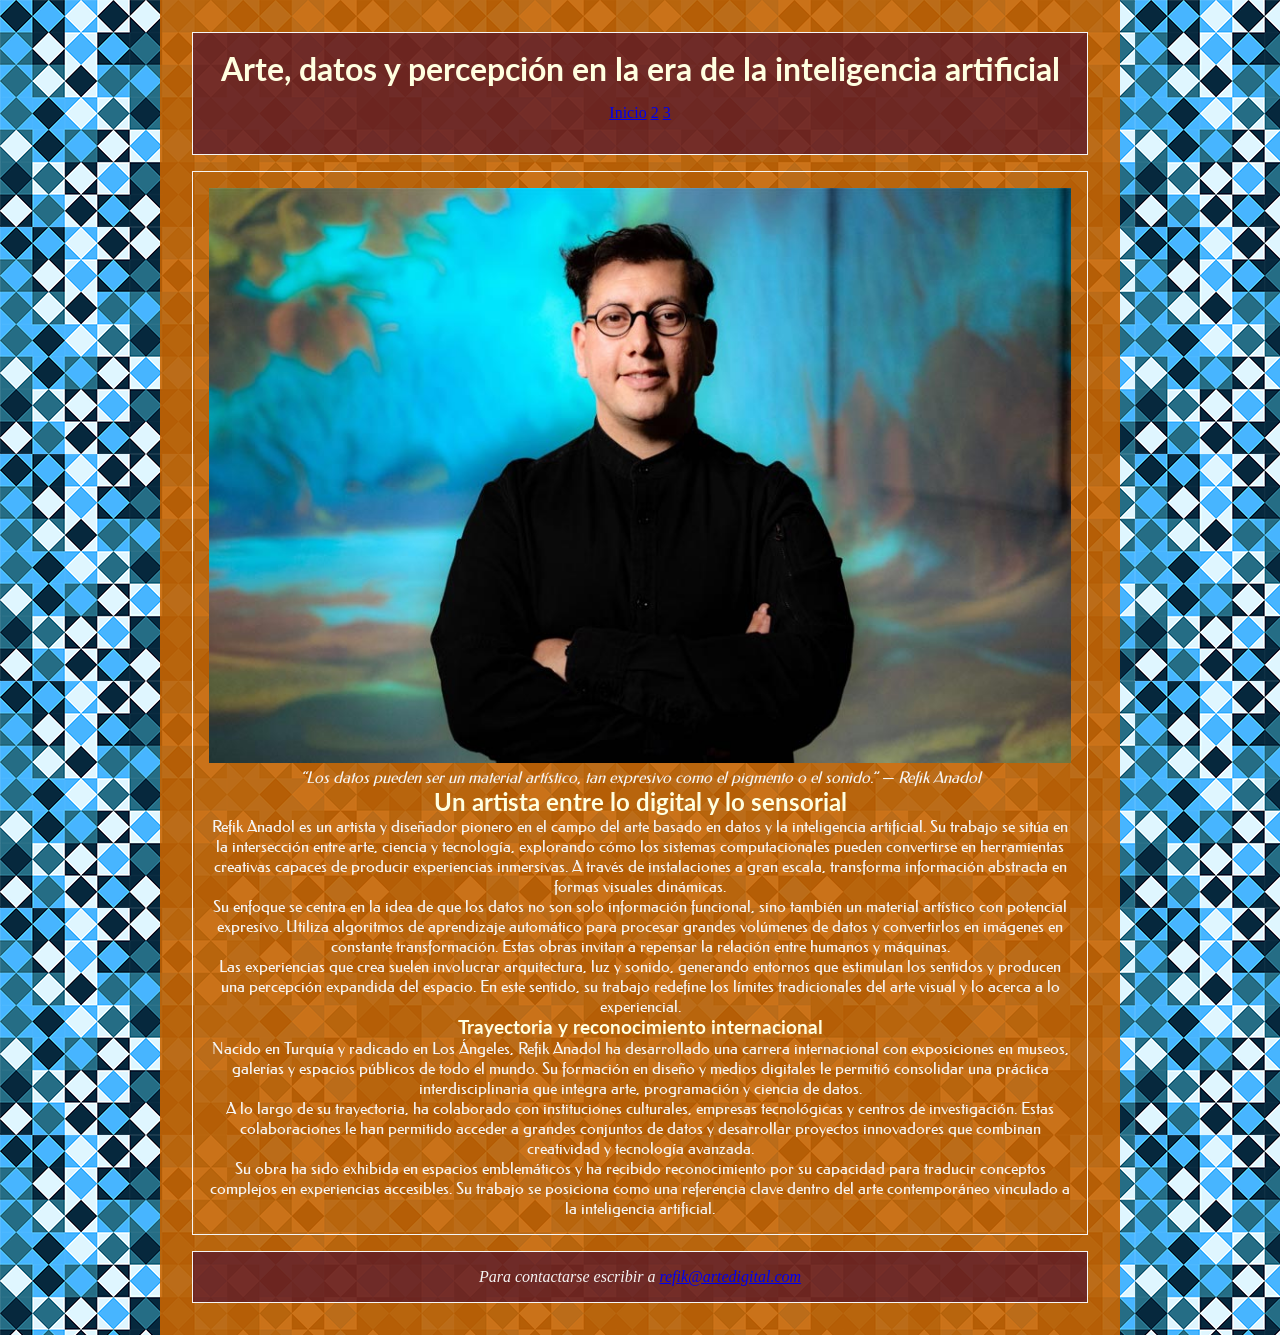
==== index.html @ 94635746 "estructura html y primeros estilos" ====
<!DOCTYPE html>
<html lang="es">
<head>
	<meta charset="utf-8">
	<link rel="preconnect" href="https://fonts.googleapis.com">
	<link rel="preconnect" href="https://fonts.gstatic.com" crossorigin>
	<link href="https://fonts.googleapis.com/css2?family=Federo&family=Lato:ital,wght@0,400;0,700;0,900;1,400;1,700;1,900&display=swap" rel="stylesheet">
	<link href="css/estilos.css" rel="stylesheet">
	<title>Refik Anadol</title>
</head>

<body>
	<div id="contenedor">
		<header>
			<h1>Arte, datos y percepción en la era de la inteligencia artificial</h1>
			<nav>
				<ul>
					<li><a href="index.html">Inicio</a></li>
					<li><a href="2.html">2</a></li>
					<li><a href="3.html">3</a></li>
				</ul>
			</nav>
		</header>

		<main>
			<img src="img/anadol-1.jpg" alt="Anadol" width="100%">
			<blockquote><em>“Los datos pueden ser un material artístico, tan expresivo como el pigmento o el sonido.” — Refik Anadol</em></blockquote>
			<h2>Un artista entre lo digital y lo sensorial</h2>
				<p>
					Refik Anadol es un artista y diseñador pionero en el campo del arte basado en datos y la inteligencia artificial. Su trabajo se sitúa en la intersección entre arte, ciencia y tecnología, explorando cómo los sistemas computacionales pueden convertirse en herramientas creativas capaces de producir experiencias inmersivas. A través de instalaciones a gran escala, transforma información abstracta en formas visuales dinámicas.
				</p>
				<p>
					Su enfoque se centra en la idea de que los datos no son solo información funcional, sino también un material artístico con potencial expresivo. Utiliza algoritmos de aprendizaje automático para procesar grandes volúmenes de datos y convertirlos en imágenes en constante transformación. Estas obras invitan a repensar la relación entre humanos y máquinas.
				</p>
				<p>
					Las experiencias que crea suelen involucrar arquitectura, luz y sonido, generando entornos que estimulan los sentidos y producen una percepción expandida del espacio. En este sentido, su trabajo redefine los límites tradicionales del arte visual y lo acerca a lo experiencial.
				</p>

			<h3>Trayectoria y reconocimiento internacional</h3>
				<p>
					Nacido en Turquía y radicado en Los Ángeles, Refik Anadol ha desarrollado una carrera internacional con exposiciones en museos, galerías y espacios públicos de todo el mundo. Su formación en diseño y medios digitales le permitió consolidar una práctica interdisciplinaria que integra arte, programación y ciencia de datos.
				</p>
				<p>
					A lo largo de su trayectoria, ha colaborado con instituciones culturales, empresas tecnológicas y centros de investigación. Estas colaboraciones le han permitido acceder a grandes conjuntos de datos y desarrollar proyectos innovadores que combinan creatividad y tecnología avanzada.

				</p>
				<p>
					Su obra ha sido exhibida en espacios emblemáticos y ha recibido reconocimiento por su capacidad para traducir conceptos complejos en experiencias accesibles. Su trabajo se posiciona como una referencia clave dentro del arte contemporáneo vinculado a la inteligencia artificial.
				</p>
		</main>

		<footer>
			<address>
				<p>Para contactarse escribir a <a href="refik@artedigital.com">refik@artedigital.com</a></p>
			</address>
		</footer>
	</div>

</body>
</html>
---- css/estilos.css ----
/* estilos generales*/
* {
	margin: 0;
	padding: 0;
	box-sizing: border-box;
}

body {
	display: block;
	background-image: url(../img/fondo.png);
}

#contenedor {
	display: block;
	width: 100%;
	max-width: 960px;
	margin: 0 auto;	
	padding: 1rem;
	background-color: rgba(200, 100, 0, 0.9);
	color: whitesmoke;
	text-align: center;
}

header {
	margin: 1rem;
	padding: 1rem;
	border: solid 1px whitesmoke;
	background-color: rgba(60, 0, 50, 0.6);
}

main {
	margin: 1rem;
	padding: 1rem;
	border: solid 1px whitesmoke;
	font-family: Federo;
}

footer {
	margin: 1rem;
	padding: 1rem;
	border: solid 1px whitesmoke;
	background-color: rgba(60, 0, 50, 0.6);
}

h1, h2, h3 {
	font-family: Lato;
	color: lightyellow;
}

/*estilos del navegador*/
nav {
	margin: 1rem;
	padding: 0;
}

nav ul {
	list-style: none;
	margin: 0;
	padding: 0;
}

nav li {
	display: inline-block;
}

nav a {
}

/*pseudo-clases para los link de navegador (REPASAR)*/
:link
:hover 
:active;
:visited
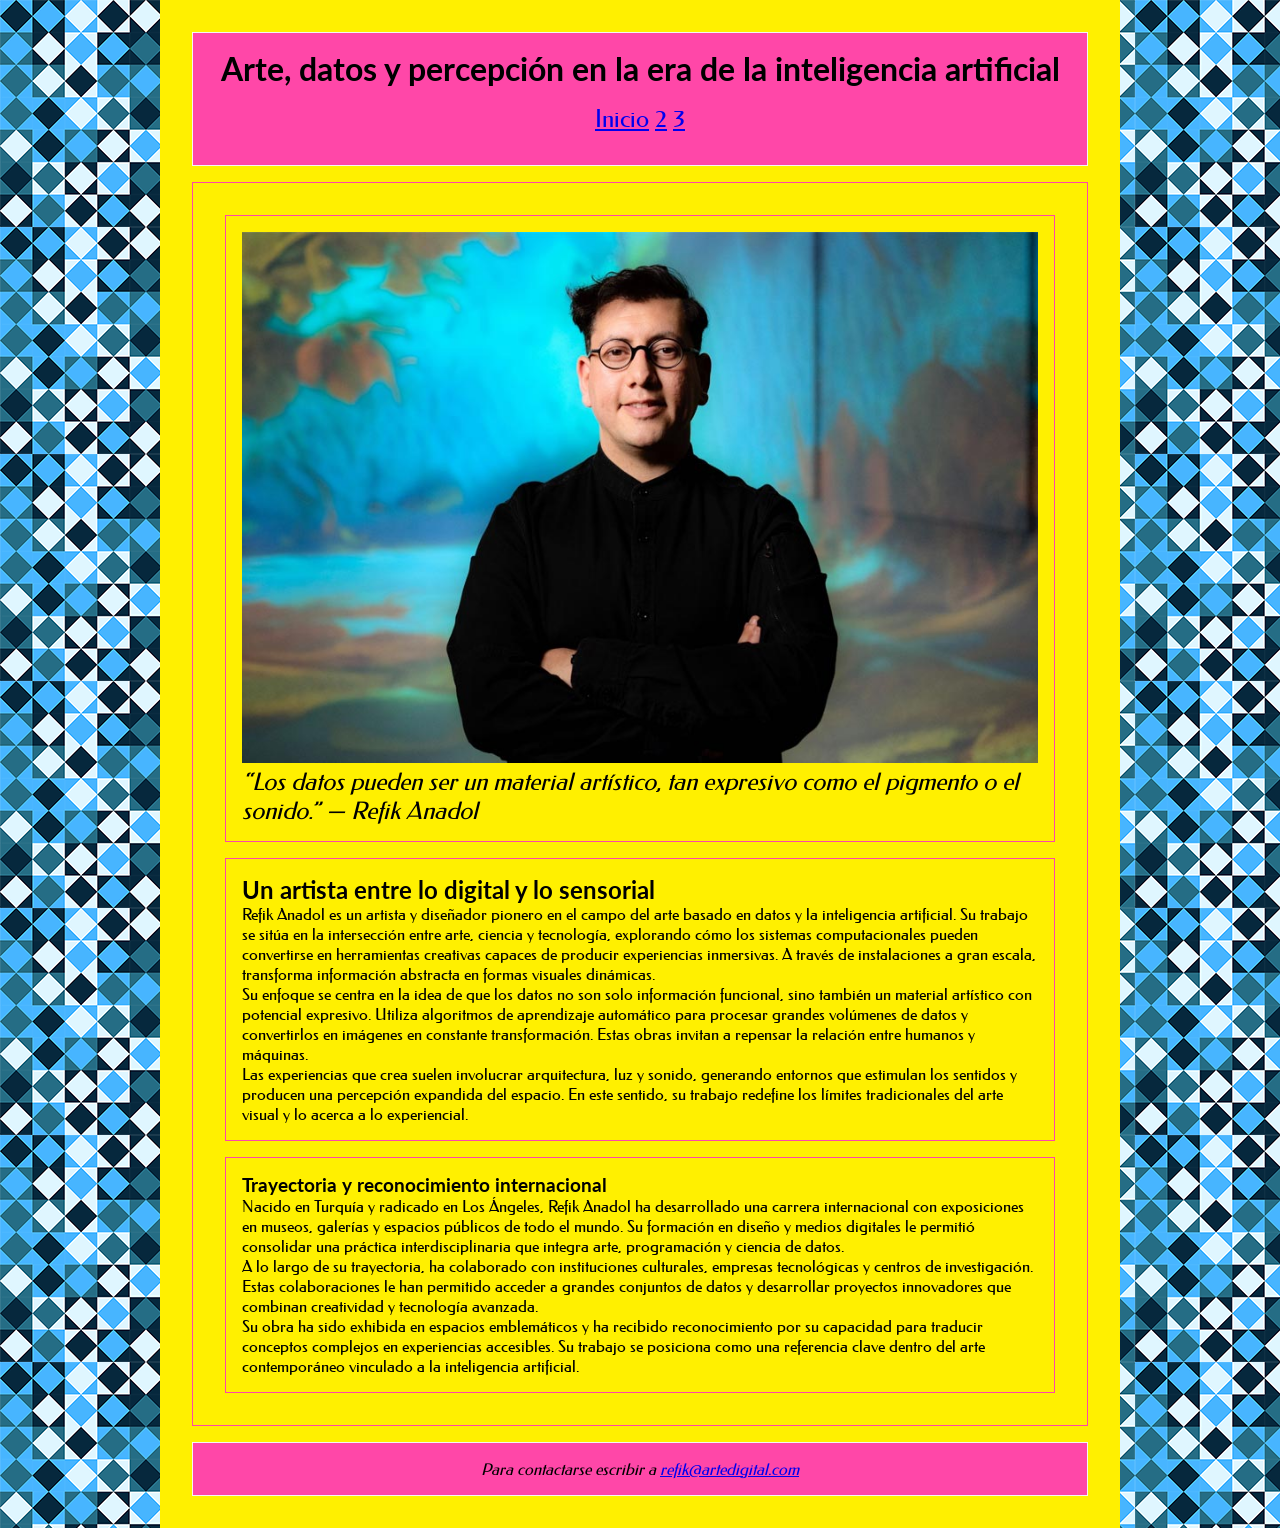
==== commit 74b2b078: "mejora de estilos y visualizacion" ====
--- a/index.html
+++ b/index.html
@@ -23,30 +23,36 @@
 		</header>
 
 		<main>
-			<img src="img/anadol-1.jpg" alt="Anadol" width="100%">
-			<blockquote><em>“Los datos pueden ser un material artístico, tan expresivo como el pigmento o el sonido.” — Refik Anadol</em></blockquote>
-			<h2>Un artista entre lo digital y lo sensorial</h2>
-				<p>
-					Refik Anadol es un artista y diseñador pionero en el campo del arte basado en datos y la inteligencia artificial. Su trabajo se sitúa en la intersección entre arte, ciencia y tecnología, explorando cómo los sistemas computacionales pueden convertirse en herramientas creativas capaces de producir experiencias inmersivas. A través de instalaciones a gran escala, transforma información abstracta en formas visuales dinámicas.
-				</p>
-				<p>
-					Su enfoque se centra en la idea de que los datos no son solo información funcional, sino también un material artístico con potencial expresivo. Utiliza algoritmos de aprendizaje automático para procesar grandes volúmenes de datos y convertirlos en imágenes en constante transformación. Estas obras invitan a repensar la relación entre humanos y máquinas.
-				</p>
-				<p>
-					Las experiencias que crea suelen involucrar arquitectura, luz y sonido, generando entornos que estimulan los sentidos y producen una percepción expandida del espacio. En este sentido, su trabajo redefine los límites tradicionales del arte visual y lo acerca a lo experiencial.
-				</p>
+			<section>
+				<img src="img/anadol-1.jpg" alt="Anadol" width="100%">
+				<blockquote><em>“Los datos pueden ser un material artístico, tan expresivo como el pigmento o el sonido.” — Refik Anadol</em></blockquote>
+			</section>
 
-			<h3>Trayectoria y reconocimiento internacional</h3>
-				<p>
-					Nacido en Turquía y radicado en Los Ángeles, Refik Anadol ha desarrollado una carrera internacional con exposiciones en museos, galerías y espacios públicos de todo el mundo. Su formación en diseño y medios digitales le permitió consolidar una práctica interdisciplinaria que integra arte, programación y ciencia de datos.
-				</p>
-				<p>
-					A lo largo de su trayectoria, ha colaborado con instituciones culturales, empresas tecnológicas y centros de investigación. Estas colaboraciones le han permitido acceder a grandes conjuntos de datos y desarrollar proyectos innovadores que combinan creatividad y tecnología avanzada.
+			<section>
+				<h2>Un artista entre lo digital y lo sensorial</h2>
+					<p>
+						Refik Anadol es un artista y diseñador pionero en el campo del arte basado en datos y la inteligencia artificial. Su trabajo se sitúa en la intersección entre arte, ciencia y tecnología, explorando cómo los sistemas computacionales pueden convertirse en herramientas creativas capaces de producir experiencias inmersivas. A través de instalaciones a gran escala, transforma información abstracta en formas visuales dinámicas.
+					</p>
+					<p>
+						Su enfoque se centra en la idea de que los datos no son solo información funcional, sino también un material artístico con potencial expresivo. Utiliza algoritmos de aprendizaje automático para procesar grandes volúmenes de datos y convertirlos en imágenes en constante transformación. Estas obras invitan a repensar la relación entre humanos y máquinas.
+					</p>
+					<p>
+						Las experiencias que crea suelen involucrar arquitectura, luz y sonido, generando entornos que estimulan los sentidos y producen una percepción expandida del espacio. En este sentido, su trabajo redefine los límites tradicionales del arte visual y lo acerca a lo experiencial.
+					</p>
+			</section>
 
-				</p>
-				<p>
-					Su obra ha sido exhibida en espacios emblemáticos y ha recibido reconocimiento por su capacidad para traducir conceptos complejos en experiencias accesibles. Su trabajo se posiciona como una referencia clave dentro del arte contemporáneo vinculado a la inteligencia artificial.
-				</p>
+			<section>
+				<h3>Trayectoria y reconocimiento internacional</h3>
+					<p>
+						Nacido en Turquía y radicado en Los Ángeles, Refik Anadol ha desarrollado una carrera internacional con exposiciones en museos, galerías y espacios públicos de todo el mundo. Su formación en diseño y medios digitales le permitió consolidar una práctica interdisciplinaria que integra arte, programación y ciencia de datos.
+					</p>
+					<p>
+						A lo largo de su trayectoria, ha colaborado con instituciones culturales, empresas tecnológicas y centros de investigación. Estas colaboraciones le han permitido acceder a grandes conjuntos de datos y desarrollar proyectos innovadores que combinan creatividad y tecnología avanzada.
+					</p>
+					<p>
+						Su obra ha sido exhibida en espacios emblemáticos y ha recibido reconocimiento por su capacidad para traducir conceptos complejos en experiencias accesibles. Su trabajo se posiciona como una referencia clave dentro del arte contemporáneo vinculado a la inteligencia artificial.
+					</p>
+			</section>
 		</main>
 
 		<footer>
--- a/css/estilos.css
+++ b/css/estilos.css
@@ -8,6 +8,7 @@
 body {
 	display: block;
 	background-image: url(../img/fondo.png);
+	font-family: Federo;
 }
 
 #contenedor {
@@ -16,41 +17,46 @@
 	max-width: 960px;
 	margin: 0 auto;	
 	padding: 1rem;
-	background-color: rgba(200, 100, 0, 0.9);
-	color: whitesmoke;
-	text-align: center;
+	background-color: rgba(255, 240, 0, 1.0);
+	color: ;
 }
 
 header {
 	margin: 1rem;
 	padding: 1rem;
 	border: solid 1px whitesmoke;
-	background-color: rgba(60, 0, 50, 0.6);
+	background-color: rgba(255, 0, 240, 0.7);
+	text-align: center;
 }
 
-main {
+main, section {
 	margin: 1rem;
 	padding: 1rem;
-	border: solid 1px whitesmoke;
-	font-family: Federo;
+	border: solid 1px rgba(255, 0, 240, 0.7);
+}
+
+blockquote {
+	font-size: 1.5rem;
 }
 
 footer {
 	margin: 1rem;
 	padding: 1rem;
 	border: solid 1px whitesmoke;
-	background-color: rgba(60, 0, 50, 0.6);
+	background-color: rgba(255, 0, 240, 0.7);
+	text-align: center;
 }
 
 h1, h2, h3 {
 	font-family: Lato;
-	color: lightyellow;
+	color: black;
 }
 
 /*estilos del navegador*/
 nav {
 	margin: 1rem;
 	padding: 0;
+	font-size: 1.5rem;
 }
 
 nav ul {
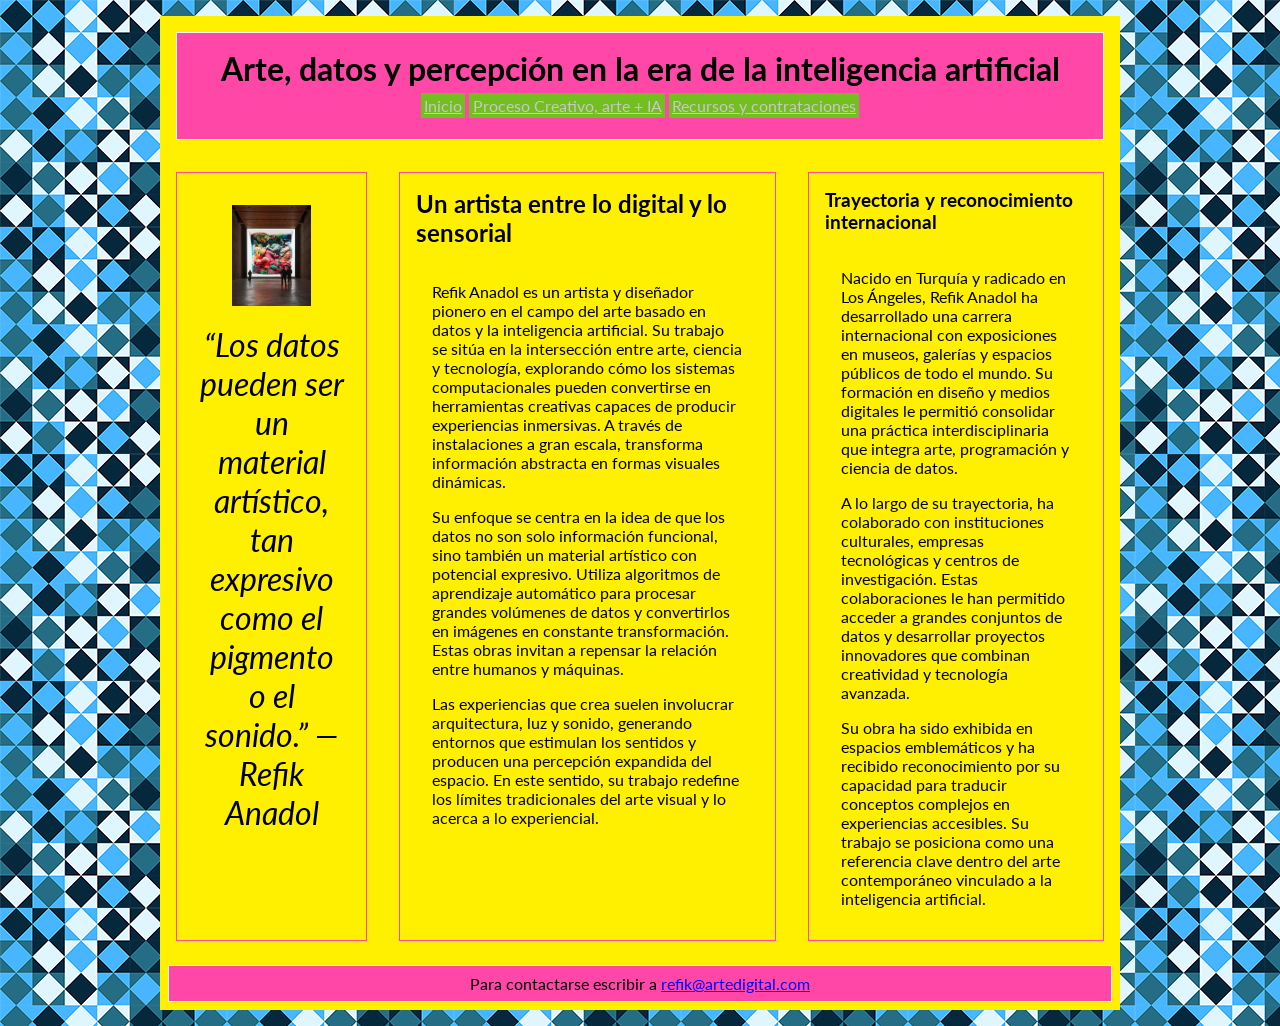
==== commit ea42a6ef: "repo simulacro 2do parcial" ====
--- a/index.html
+++ b/index.html
@@ -4,32 +4,33 @@
 	<meta charset="utf-8">
 	<link rel="preconnect" href="https://fonts.googleapis.com">
 	<link rel="preconnect" href="https://fonts.gstatic.com" crossorigin>
-	<link href="https://fonts.googleapis.com/css2?family=Federo&family=Lato:ital,wght@0,400;0,700;0,900;1,400;1,700;1,900&display=swap" rel="stylesheet">
+	<link href="https://fonts.googleapis.com/css2?family=Lato:ital,wght@0,100;0,300;0,400;0,700;0,900;1,100;1,300;1,400;1,700;1,900&display=swap" rel="stylesheet">
 	<link href="css/estilos.css" rel="stylesheet">
 	<title>Refik Anadol</title>
 </head>
 
 <body>
 	<div id="contenedor">
-		<header>
+		<header class="centrado">
 			<h1>Arte, datos y percepción en la era de la inteligencia artificial</h1>
 			<nav>
 				<ul>
 					<li><a href="index.html">Inicio</a></li>
-					<li><a href="2.html">2</a></li>
-					<li><a href="3.html">3</a></li>
+					<li><a href="proceso-creativo-arte-ia.html">Proceso Creativo, arte + IA</a></li>
+					<li><a href="recursos-contrataciones.html">Recursos y contrataciones</a></li>
 				</ul>
 			</nav>
 		</header>
 
-		<main>
+		<main class="columnas">
 			<section>
-				<img src="img/anadol-1.jpg" alt="Anadol" width="100%">
+				<img src="img/anadol-1.jpg" alt="Anadol">
 				<blockquote><em>“Los datos pueden ser un material artístico, tan expresivo como el pigmento o el sonido.” — Refik Anadol</em></blockquote>
 			</section>
 
 			<section>
 				<h2>Un artista entre lo digital y lo sensorial</h2>
+				<br>
 					<p>
 						Refik Anadol es un artista y diseñador pionero en el campo del arte basado en datos y la inteligencia artificial. Su trabajo se sitúa en la intersección entre arte, ciencia y tecnología, explorando cómo los sistemas computacionales pueden convertirse en herramientas creativas capaces de producir experiencias inmersivas. A través de instalaciones a gran escala, transforma información abstracta en formas visuales dinámicas.
 					</p>
@@ -43,6 +44,7 @@
 
 			<section>
 				<h3>Trayectoria y reconocimiento internacional</h3>
+				<br>
 					<p>
 						Nacido en Turquía y radicado en Los Ángeles, Refik Anadol ha desarrollado una carrera internacional con exposiciones en museos, galerías y espacios públicos de todo el mundo. Su formación en diseño y medios digitales le permitió consolidar una práctica interdisciplinaria que integra arte, programación y ciencia de datos.
 					</p>
@@ -55,10 +57,8 @@
 			</section>
 		</main>
 
-		<footer>
-			<address>
+		<footer class="centrado">
 				<p>Para contactarse escribir a <a href="refik@artedigital.com">refik@artedigital.com</a></p>
-			</address>
 		</footer>
 	</div>
 
--- a/css/estilos.css
+++ b/css/estilos.css
@@ -1,24 +1,44 @@
-/* estilos generales*/
+/* reset */
 * {
 	margin: 0;
 	padding: 0;
 	box-sizing: border-box;
 }
 
+/* centrar horizontalmente el contenedor */
 body {
-	display: block;
+	display: flex;
+	flex-direction: column;
+	justify-content: center;
 	background-image: url(../img/fondo.png);
-	font-family: Federo;
+	font-family: Lato;
 }
 
+/* ancho maximo definido */
 #contenedor {
-	display: block;
 	width: 100%;
 	max-width: 960px;
-	margin: 0 auto;	
-	padding: 1rem;
+	margin: 1rem auto;
+	padding: /*?*/;
 	background-color: rgba(255, 240, 0, 1.0);
-	color: ;
+
+	display: flex;
+	flex-direction: column;
+	flex-wrap: wrap;
+}
+
+/* clase de columnas flex */
+.columnas {
+	display: flex;
+	flex-direction: row;
+	justify-content: flex-start;
+}
+
+/* clase para centra el texto */
+.centrado {
+	text-align: center;
+	font-family: Lato;
+	color: black;
 }
 
 header {
@@ -29,51 +49,65 @@
 	text-align: center;
 }
 
-main, section {
+section {
 	margin: 1rem;
 	padding: 1rem;
 	border: solid 1px rgba(255, 0, 240, 0.7);
 }
 
 blockquote {
-	font-size: 1.5rem;
+	margin: 0.2rem;
+	padding: 0.2rem;
+	font-size: 2rem;
+	text-align: center;
+}
+
+img {
+	display: block;
+	margin: 1rem auto;
+	width: 50%;
+}
+
+p {
+	margin: 1rem;
+}
+
+.obras, .obras ul {
+	list-style: none;
+	text-align: center;
 }
 
 footer {
-	margin: 1rem;
-	padding: 1rem;
+	margin: 0.5rem;
+	padding: 0.5rem;
 	border: solid 1px whitesmoke;
 	background-color: rgba(255, 0, 240, 0.7);
 	text-align: center;
 }
 
-h1, h2, h3 {
-	font-family: Lato;
-	color: black;
-}
+footer a, footer p {
+	display: inline-block;
+	margin: 0;}
 
-/*estilos del navegador*/
-nav {
-	margin: 1rem;
-	padding: 0;
-	font-size: 1.5rem;
-}
-
-nav ul {
-	list-style: none;
-	margin: 0;
-	padding: 0;
+/* estilos para el nav y sus elementos */
+nav, nav ul {
+	margin: 0.5rem;
 }
 
 nav li {
+	list-style: none;
 	display: inline-block;
 }
 
 nav a {
+	padding: 0.2rem;
 }
 
-/*pseudo-clases para los link de navegador (REPASAR)*/
-:link
-:hover 
-:active;
-:visited+nav a:link {	color: rgba(200, 200, 200, 1.0);	
+				background-color: rgba(80, 220, 0, 0.8);}
+nav a:visited {	color: rgba(80, 220, 0, 0.8);
+				background-color: black;}
+nav a:hover {	color: black;
+				background-color: rgba(220, 80, 0, 0.8);}
+nav a:active {	color: black;
+				background-color: rgba(220, 220, 0, 0.8);}
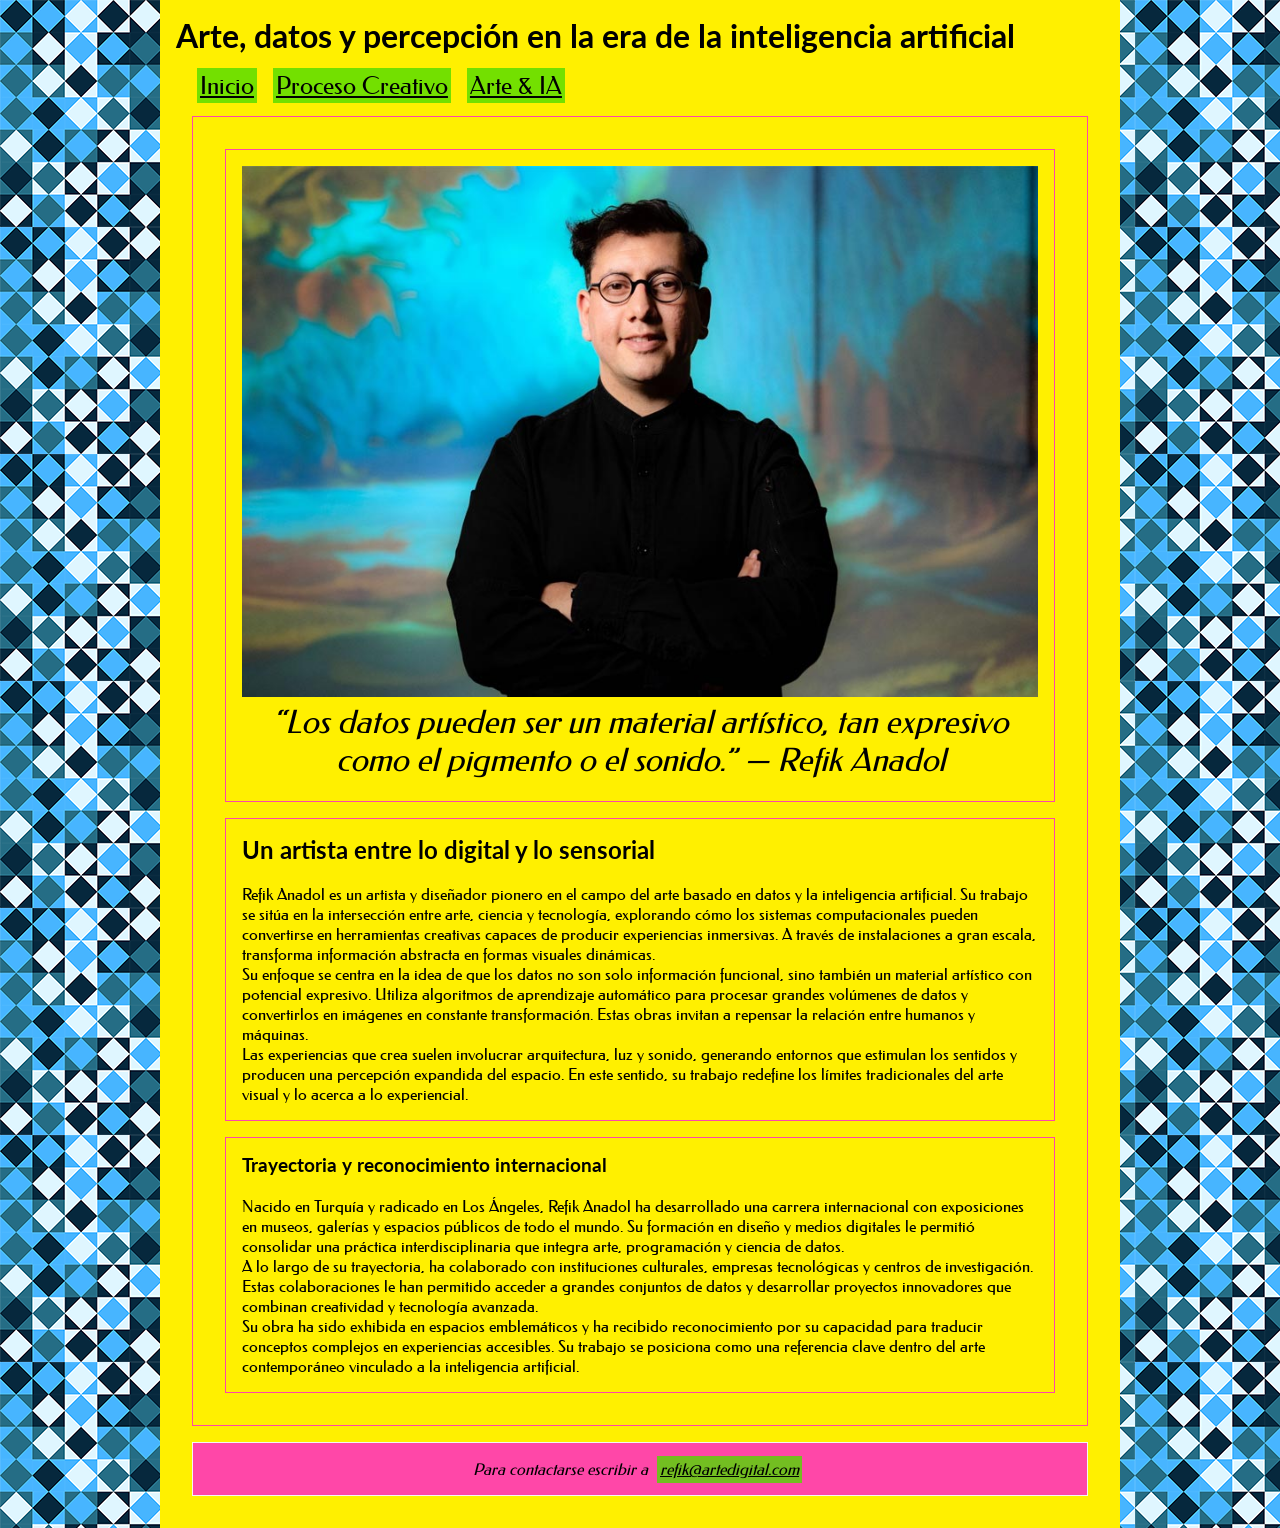
==== commit e092be10: "Revert "repo simulacro 2do parcial" This reverts commit ea42a6effcebf9e653898b7a0384248636c5cd0e." ====
--- a/index.html
+++ b/index.html
@@ -4,27 +4,27 @@
 	<meta charset="utf-8">
 	<link rel="preconnect" href="https://fonts.googleapis.com">
 	<link rel="preconnect" href="https://fonts.gstatic.com" crossorigin>
-	<link href="https://fonts.googleapis.com/css2?family=Lato:ital,wght@0,100;0,300;0,400;0,700;0,900;1,100;1,300;1,400;1,700;1,900&display=swap" rel="stylesheet">
+	<link href="https://fonts.googleapis.com/css2?family=Federo&family=Lato:ital,wght@0,400;0,700;0,900;1,400;1,700;1,900&display=swap" rel="stylesheet">
 	<link href="css/estilos.css" rel="stylesheet">
 	<title>Refik Anadol</title>
 </head>
 
 <body>
 	<div id="contenedor">
-		<header class="centrado">
+		<header>
 			<h1>Arte, datos y percepción en la era de la inteligencia artificial</h1>
 			<nav>
 				<ul>
 					<li><a href="index.html">Inicio</a></li>
-					<li><a href="proceso-creativo-arte-ia.html">Proceso Creativo, arte + IA</a></li>
-					<li><a href="recursos-contrataciones.html">Recursos y contrataciones</a></li>
+					<li><a href="proceso-creativo.html">Proceso Creativo</a></li>
+					<li><a href="arte-ia.html">Arte & IA</a></li>
 				</ul>
 			</nav>
 		</header>
 
-		<main class="columnas">
+		<main>
 			<section>
-				<img src="img/anadol-1.jpg" alt="Anadol">
+				<img src="img/anadol-1.jpg" alt="Anadol" width="100%">
 				<blockquote><em>“Los datos pueden ser un material artístico, tan expresivo como el pigmento o el sonido.” — Refik Anadol</em></blockquote>
 			</section>
 
@@ -57,8 +57,10 @@
 			</section>
 		</main>
 
-		<footer class="centrado">
+		<footer>
+			<address>
 				<p>Para contactarse escribir a <a href="refik@artedigital.com">refik@artedigital.com</a></p>
+			</address>
 		</footer>
 	</div>
 
--- a/css/estilos.css
+++ b/css/estilos.css
@@ -1,47 +1,26 @@
-/* reset */
+/* estilos generales*/
 * {
 	margin: 0;
 	padding: 0;
 	box-sizing: border-box;
 }
 
-/* centrar horizontalmente el contenedor */
 body {
-	display: flex;
-	flex-direction: column;
-	justify-content: center;
+	display: block;
 	background-image: url(../img/fondo.png);
-	font-family: Lato;
+	font-family: Federo;
 }
 
-/* ancho maximo definido */
 #contenedor {
+	display: block;
 	width: 100%;
 	max-width: 960px;
-	margin: 1rem auto;
-	padding: /*?*/;
+	margin: 0 auto;	
+	padding: 1rem;
 	background-color: rgba(255, 240, 0, 1.0);
-
-	display: flex;
-	flex-direction: column;
-	flex-wrap: wrap;
 }
 
-/* clase de columnas flex */
-.columnas {
-	display: flex;
-	flex-direction: row;
-	justify-content: flex-start;
-}
-
-/* clase para centra el texto */
-.centrado {
-	text-align: center;
-	font-family: Lato;
-	color: black;
-}
-
-header {
+header, {
 	margin: 1rem;
 	padding: 1rem;
 	border: solid 1px whitesmoke;
@@ -49,7 +28,7 @@
 	text-align: center;
 }
 
-section {
+main, section {
 	margin: 1rem;
 	padding: 1rem;
 	border: solid 1px rgba(255, 0, 240, 0.7);
@@ -62,14 +41,22 @@
 	text-align: center;
 }
 
+footer {
+	margin: 1rem;
+	padding: 1rem;
+	border: solid 1px whitesmoke;
+	background-color: rgba(255, 0, 240, 0.7);
+	text-align: center;
+}
+
+h1, h2, h3 {
+	font-family: Lato;
+	color: black;
+}
+
 img {
 	display: block;
-	margin: 1rem auto;
-	width: 50%;
-}
-
-p {
-	margin: 1rem;
+	margin: auto;
 }
 
 .obras, .obras ul {
@@ -77,37 +64,47 @@
 	text-align: center;
 }
 
-footer {
-	margin: 0.5rem;
-	padding: 0.5rem;
-	border: solid 1px whitesmoke;
-	background-color: rgba(255, 0, 240, 0.7);
-	text-align: center;
+
+/*estilos del navegador*/
+nav {
+	margin: 1rem;
+	padding: 0;
+	font-size: 1.5rem;
 }
 
-footer a, footer p {
-	display: inline-block;
-	margin: 0;}
-
-/* estilos para el nav y sus elementos */
-nav, nav ul {
-	margin: 0.5rem;
+nav ul {
+	list-style: none;
+	margin: 0;
+	padding: 0;
 }
 
 nav li {
-	list-style: none;
 	display: inline-block;
 }
 
-nav a {
+
+/*pseudo-clases para los link de navegador (REPASAR)*/
+a:link {
+	color: black;
+	background-color: rgba(80, 220, 0, 0.8);
+	margin: 0.3rem;
 	padding: 0.2rem;
 }
-
-nav a:link {	color: rgba(200, 200, 200, 1.0);	
-				background-color: rgba(80, 220, 0, 0.8);}
-nav a:visited {	color: rgba(80, 220, 0, 0.8);
-				background-color: black;}
-nav a:hover {	color: black;
-				background-color: rgba(220, 80, 0, 0.8);}
-nav a:active {	color: black;
-				background-color: rgba(220, 220, 0, 0.8);}+a:visited {
+	color: rgba(80, 220, 0, 0.8);
+	background-color: black;
+	margin: 0.3rem;
+	padding: 0.2rem;
+}
+a:hover {
+	color: black;
+	background-color: rgba(220, 80, 0, 0.8);
+	margin: 0.3rem;
+	padding: 0.2rem;
+} 
+a:active {
+	color: black;
+	background-color: rgba(220, 220, 0, 0.8);
+	margin: 0.3rem;
+	padding: 0.2rem;
+}
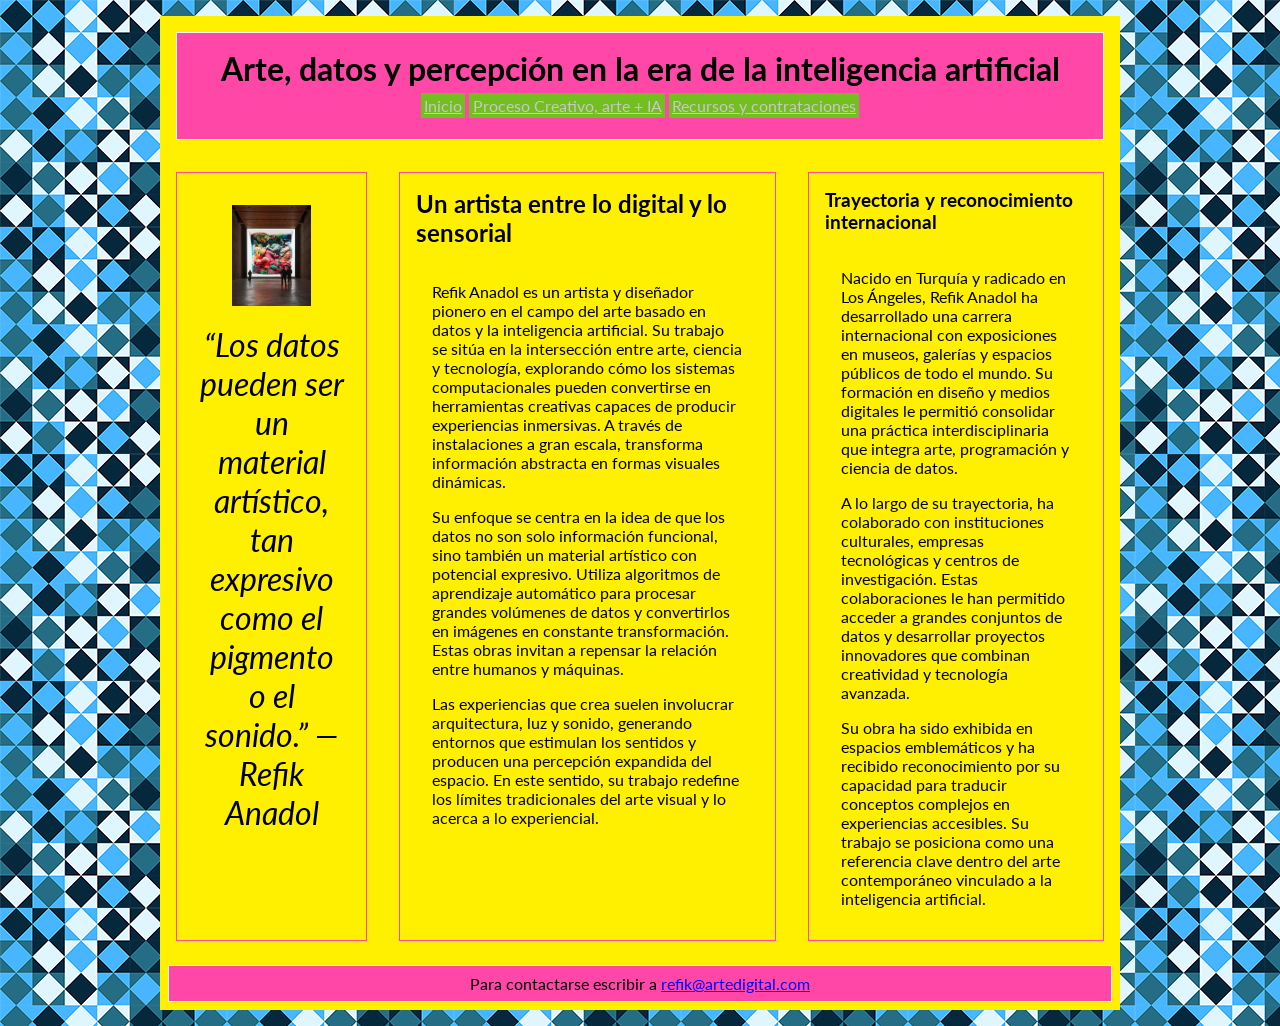
==== commit e0701d65: "Reapply "repo simulacro 2do parcial" This reverts commit e092be10360090f65b05da304dc6201340498d9d." ====
--- a/index.html
+++ b/index.html
@@ -4,27 +4,27 @@
 	<meta charset="utf-8">
 	<link rel="preconnect" href="https://fonts.googleapis.com">
 	<link rel="preconnect" href="https://fonts.gstatic.com" crossorigin>
-	<link href="https://fonts.googleapis.com/css2?family=Federo&family=Lato:ital,wght@0,400;0,700;0,900;1,400;1,700;1,900&display=swap" rel="stylesheet">
+	<link href="https://fonts.googleapis.com/css2?family=Lato:ital,wght@0,100;0,300;0,400;0,700;0,900;1,100;1,300;1,400;1,700;1,900&display=swap" rel="stylesheet">
 	<link href="css/estilos.css" rel="stylesheet">
 	<title>Refik Anadol</title>
 </head>
 
 <body>
 	<div id="contenedor">
-		<header>
+		<header class="centrado">
 			<h1>Arte, datos y percepción en la era de la inteligencia artificial</h1>
 			<nav>
 				<ul>
 					<li><a href="index.html">Inicio</a></li>
-					<li><a href="proceso-creativo.html">Proceso Creativo</a></li>
-					<li><a href="arte-ia.html">Arte & IA</a></li>
+					<li><a href="proceso-creativo-arte-ia.html">Proceso Creativo, arte + IA</a></li>
+					<li><a href="recursos-contrataciones.html">Recursos y contrataciones</a></li>
 				</ul>
 			</nav>
 		</header>
 
-		<main>
+		<main class="columnas">
 			<section>
-				<img src="img/anadol-1.jpg" alt="Anadol" width="100%">
+				<img src="img/anadol-1.jpg" alt="Anadol">
 				<blockquote><em>“Los datos pueden ser un material artístico, tan expresivo como el pigmento o el sonido.” — Refik Anadol</em></blockquote>
 			</section>
 
@@ -57,10 +57,8 @@
 			</section>
 		</main>
 
-		<footer>
-			<address>
+		<footer class="centrado">
 				<p>Para contactarse escribir a <a href="refik@artedigital.com">refik@artedigital.com</a></p>
-			</address>
 		</footer>
 	</div>
 
--- a/css/estilos.css
+++ b/css/estilos.css
@@ -1,26 +1,47 @@
-/* estilos generales*/
+/* reset */
 * {
 	margin: 0;
 	padding: 0;
 	box-sizing: border-box;
 }
 
+/* centrar horizontalmente el contenedor */
 body {
-	display: block;
+	display: flex;
+	flex-direction: column;
+	justify-content: center;
 	background-image: url(../img/fondo.png);
-	font-family: Federo;
+	font-family: Lato;
 }
 
+/* ancho maximo definido */
 #contenedor {
-	display: block;
 	width: 100%;
 	max-width: 960px;
-	margin: 0 auto;	
-	padding: 1rem;
+	margin: 1rem auto;
+	padding: /*?*/;
 	background-color: rgba(255, 240, 0, 1.0);
+
+	display: flex;
+	flex-direction: column;
+	flex-wrap: wrap;
 }
 
-header, {
+/* clase de columnas flex */
+.columnas {
+	display: flex;
+	flex-direction: row;
+	justify-content: flex-start;
+}
+
+/* clase para centra el texto */
+.centrado {
+	text-align: center;
+	font-family: Lato;
+	color: black;
+}
+
+header {
 	margin: 1rem;
 	padding: 1rem;
 	border: solid 1px whitesmoke;
@@ -28,7 +49,7 @@
 	text-align: center;
 }
 
-main, section {
+section {
 	margin: 1rem;
 	padding: 1rem;
 	border: solid 1px rgba(255, 0, 240, 0.7);
@@ -41,22 +62,14 @@
 	text-align: center;
 }
 
-footer {
-	margin: 1rem;
-	padding: 1rem;
-	border: solid 1px whitesmoke;
-	background-color: rgba(255, 0, 240, 0.7);
-	text-align: center;
+img {
+	display: block;
+	margin: 1rem auto;
+	width: 50%;
 }
 
-h1, h2, h3 {
-	font-family: Lato;
-	color: black;
-}
-
-img {
-	display: block;
-	margin: auto;
+p {
+	margin: 1rem;
 }
 
 .obras, .obras ul {
@@ -64,47 +77,37 @@
 	text-align: center;
 }
 
-
-/*estilos del navegador*/
-nav {
-	margin: 1rem;
-	padding: 0;
-	font-size: 1.5rem;
+footer {
+	margin: 0.5rem;
+	padding: 0.5rem;
+	border: solid 1px whitesmoke;
+	background-color: rgba(255, 0, 240, 0.7);
+	text-align: center;
 }
 
-nav ul {
-	list-style: none;
-	margin: 0;
-	padding: 0;
+footer a, footer p {
+	display: inline-block;
+	margin: 0;}
+
+/* estilos para el nav y sus elementos */
+nav, nav ul {
+	margin: 0.5rem;
 }
 
 nav li {
+	list-style: none;
 	display: inline-block;
 }
 
-
-/*pseudo-clases para los link de navegador (REPASAR)*/
-a:link {
-	color: black;
-	background-color: rgba(80, 220, 0, 0.8);
-	margin: 0.3rem;
+nav a {
 	padding: 0.2rem;
 }
-a:visited {
-	color: rgba(80, 220, 0, 0.8);
-	background-color: black;
-	margin: 0.3rem;
-	padding: 0.2rem;
-}
-a:hover {
-	color: black;
-	background-color: rgba(220, 80, 0, 0.8);
-	margin: 0.3rem;
-	padding: 0.2rem;
-} 
-a:active {
-	color: black;
-	background-color: rgba(220, 220, 0, 0.8);
-	margin: 0.3rem;
-	padding: 0.2rem;
-}+
+nav a:link {	color: rgba(200, 200, 200, 1.0);	
+				background-color: rgba(80, 220, 0, 0.8);}
+nav a:visited {	color: rgba(80, 220, 0, 0.8);
+				background-color: black;}
+nav a:hover {	color: black;
+				background-color: rgba(220, 80, 0, 0.8);}
+nav a:active {	color: black;
+				background-color: rgba(220, 220, 0, 0.8);}
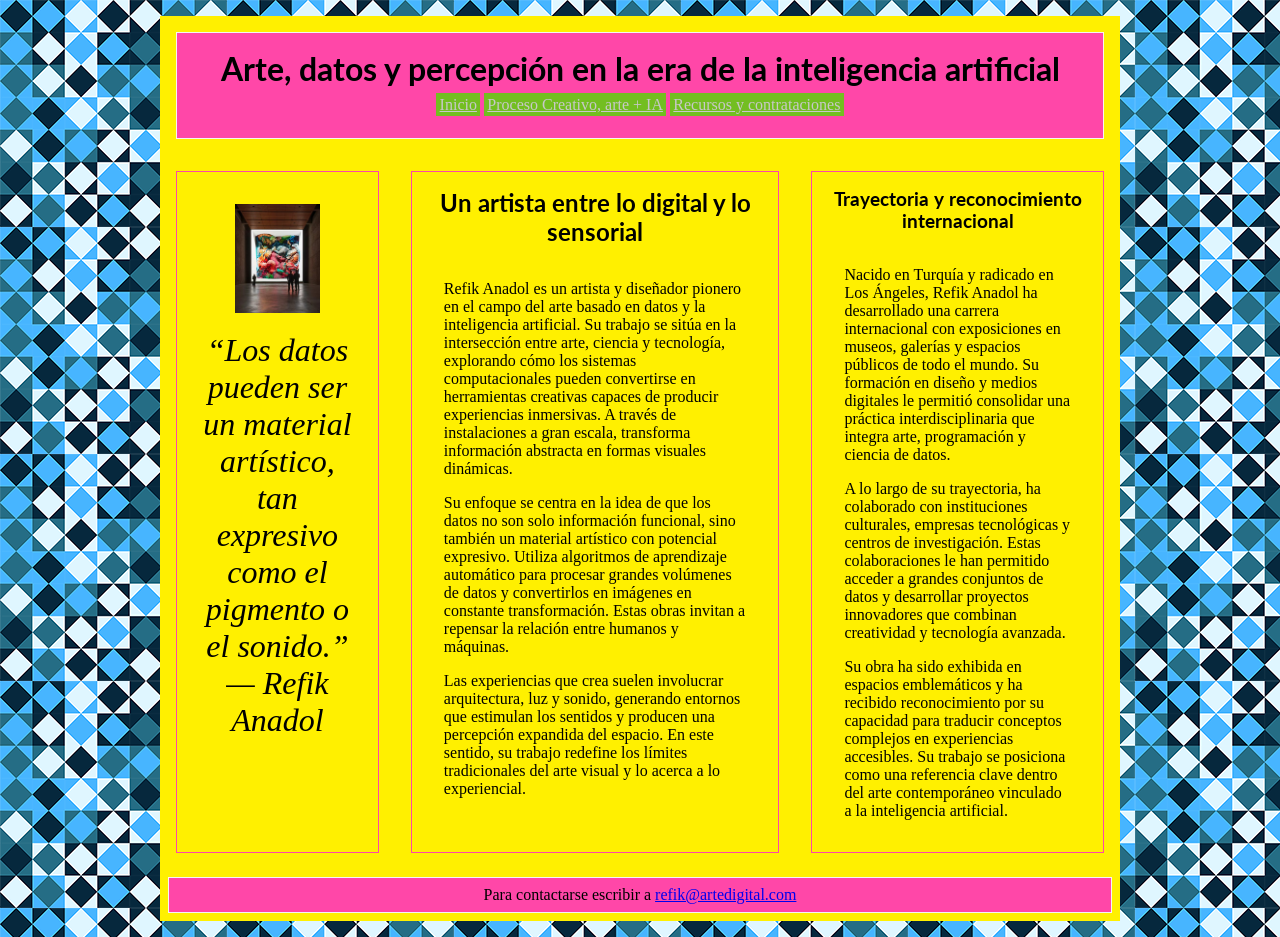
==== commit 5e5c4dc7: "segundo parcial actualizado" ====
--- a/index.html
+++ b/index.html
@@ -21,6 +21,8 @@
 				</ul>
 			</nav>
 		</header>
+
+		<div id="datoCurioso" class="oculto"></div>
 
 		<main class="columnas">
 			<section>
@@ -62,5 +64,7 @@
 		</footer>
 	</div>
 
+	<script src="js/script-1.js"></script>
+
 </body>
 </html>
--- a/css/estilos.css
+++ b/css/estilos.css
@@ -11,7 +11,7 @@
 	flex-direction: column;
 	justify-content: center;
 	background-image: url(../img/fondo.png);
-	font-family: Lato;
+	font-family: Roboto;
 }
 
 /* ancho maximo definido */
@@ -37,7 +37,6 @@
 /* clase para centra el texto */
 .centrado {
 	text-align: center;
-	font-family: Lato;
 	color: black;
 }
 
@@ -49,10 +48,22 @@
 	text-align: center;
 }
 
+.oculto {
+	display: none;
+}
+
 section {
 	margin: 1rem;
 	padding: 1rem;
 	border: solid 1px rgba(255, 0, 240, 0.7);
+}
+
+/* títulos y destacados con Lato */
+h1, h2, h3, h4, .destacado {
+  font-family: "Lato", sans-serif;
+  font-weight: 700;
+  color: black;
+  text-align: center;
 }
 
 blockquote {
@@ -75,6 +86,11 @@
 .obras, .obras ul {
 	list-style: none;
 	text-align: center;
+}
+
+button {
+	margin: 1rem;
+	padding: 1rem;
 }
 
 footer {
